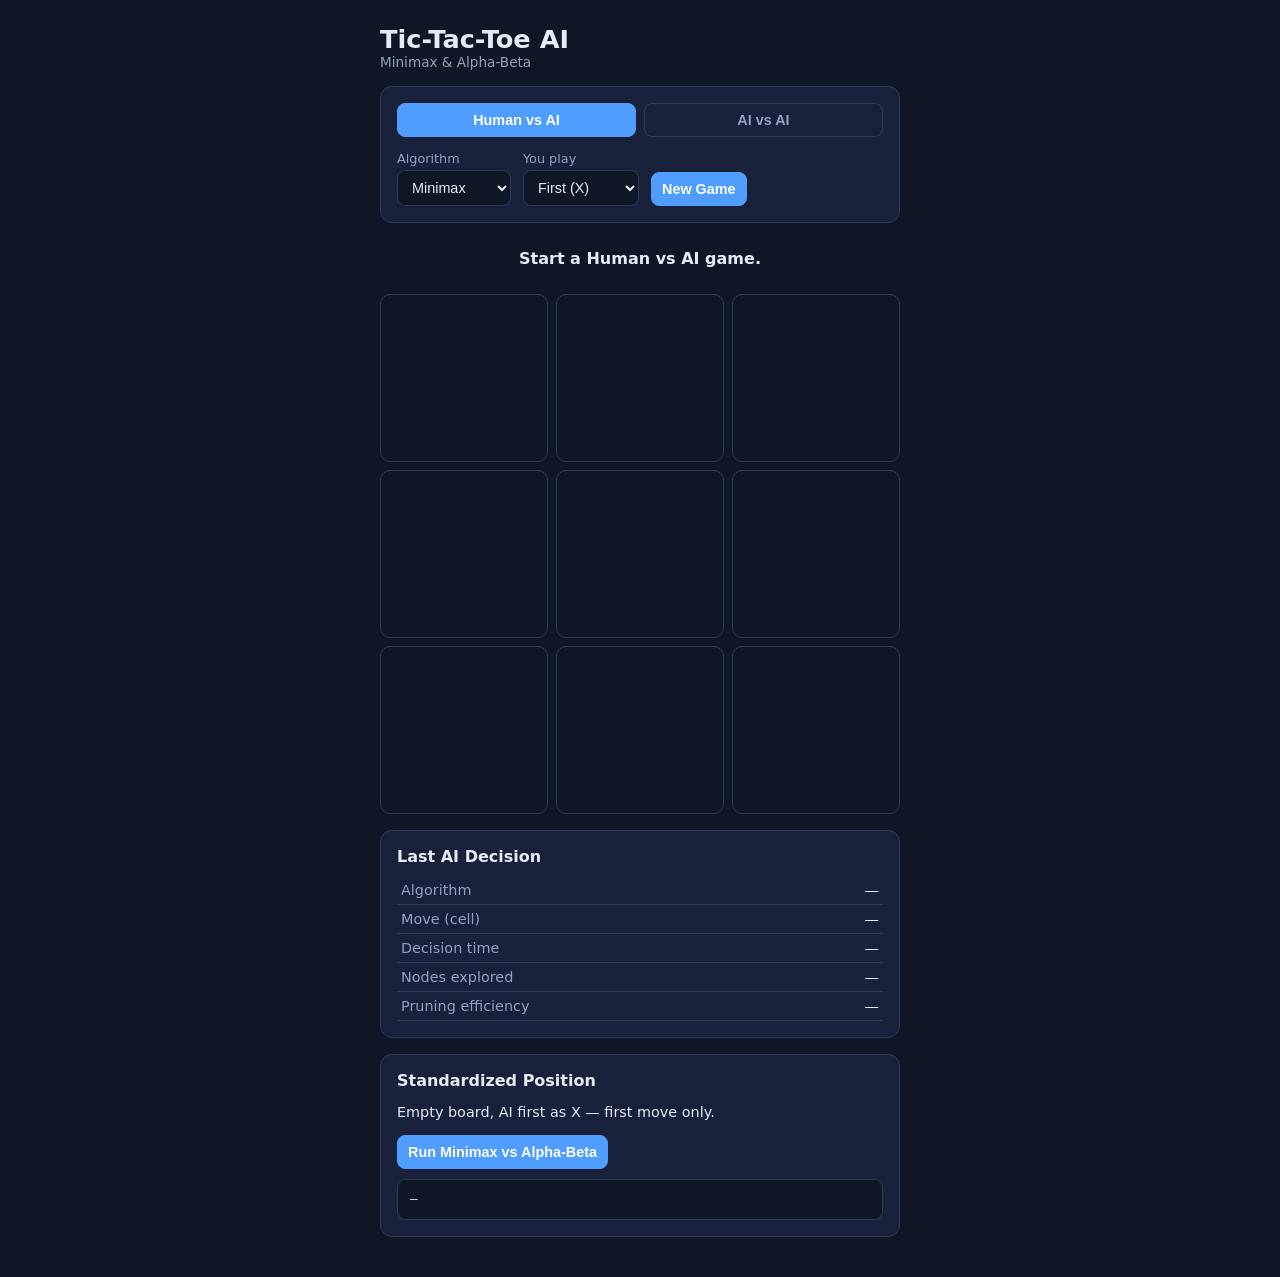
==== src/module_b/index.html @ 5b1d6a49 "Module B: logic, UI, and tests" ====
<!DOCTYPE html>
<html lang="en">
<head>
  <meta charset="UTF-8">
  <meta name="viewport" content="width=device-width, initial-scale=1.0">
  <title>Module B — Tic-Tac-Toe AI</title>
  <link rel="stylesheet" href="styles.css">
</head>
<body>
  <main class="module-b">
    <h1>Tic-Tac-Toe AI <span class="subtitle">Minimax &amp; Alpha-Beta</span></h1>

    <section class="controls">
      <div class="mode-tabs">
        <button class="tab active" data-mode="human">Human vs AI</button>
        <button class="tab" data-mode="ai">AI vs AI</button>
      </div>

      <div class="mode-panel" id="human-panel">
        <label>Algorithm
          <select id="human-algorithm">
            <option value="minimax">Minimax</option>
            <option value="alphabeta">Alpha-Beta</option>
          </select>
        </label>
        <label>You play
          <select id="human-order">
            <option value="first">First (X)</option>
            <option value="second">Second (O)</option>
          </select>
        </label>
        <button id="human-start">New Game</button>
      </div>

      <div class="mode-panel hidden" id="ai-panel">
        <label>X uses
          <select id="ai-x-algorithm">
            <option value="minimax">Minimax</option>
            <option value="alphabeta">Alpha-Beta</option>
          </select>
        </label>
        <label>O uses
          <select id="ai-o-algorithm">
            <option value="alphabeta">Alpha-Beta</option>
            <option value="minimax">Minimax</option>
          </select>
        </label>
        <button id="ai-start">Auto-Play</button>
      </div>
    </section>

    <div class="status" id="status">Pick a mode and start a game.</div>

    <div class="board" id="board">
      <button class="cell" data-index="0"></button>
      <button class="cell" data-index="1"></button>
      <button class="cell" data-index="2"></button>
      <button class="cell" data-index="3"></button>
      <button class="cell" data-index="4"></button>
      <button class="cell" data-index="5"></button>
      <button class="cell" data-index="6"></button>
      <button class="cell" data-index="7"></button>
      <button class="cell" data-index="8"></button>
    </div>

    <section class="metrics">
      <h2>Last AI Decision</h2>
      <table>
        <tbody>
          <tr><td>Algorithm</td><td id="m-algorithm">—</td></tr>
          <tr><td>Move (cell)</td><td id="m-move">—</td></tr>
          <tr><td>Decision time</td><td id="m-time">—</td></tr>
          <tr><td>Nodes explored</td><td id="m-nodes">—</td></tr>
          <tr><td>Pruning efficiency</td><td id="m-pruning">—</td></tr>
        </tbody>
      </table>
    </section>

    <section class="benchmark">
      <h2>Standardized Position</h2>
      <p>Empty board, AI first as X — first move only.</p>
      <button id="run-benchmark">Run Minimax vs Alpha-Beta</button>
      <pre id="benchmark-output">—</pre>
    </section>
  </main>

  <script src="game-logic.js"></script>
  <script src="ui.js"></script>
</body>
</html>
---- src/module_b/styles.css ----
:root {
  --line: #2b3a55;
  --bg: #0f1626;
  --panel: #18203a;
  --accent: #4f9dff;
  --x: #4f9dff;
  --o: #ff7a59;
  --text: #e6ecf7;
  --muted: #93a1bf;
  --win: #34d399;
}

* { box-sizing: border-box; }

body {
  margin: 0;
  font-family: system-ui, -apple-system, Segoe UI, Roboto, sans-serif;
  background: var(--bg);
  color: var(--text);
  display: flex;
  justify-content: center;
  padding: 24px;
}

.module-b {
  width: 100%;
  max-width: 520px;
}

h1 {
  font-size: 1.6rem;
  margin: 0 0 16px;
}

.subtitle {
  display: block;
  font-size: 0.85rem;
  color: var(--muted);
  font-weight: 400;
}

.controls,
.metrics,
.benchmark {
  background: var(--panel);
  border: 1px solid var(--line);
  border-radius: 12px;
  padding: 16px;
  margin-bottom: 16px;
}

.mode-tabs {
  display: flex;
  gap: 8px;
  margin-bottom: 14px;
}

.tab {
  flex: 1;
  padding: 8px;
  background: transparent;
  border: 1px solid var(--line);
  color: var(--muted);
  border-radius: 8px;
  cursor: pointer;
}

.tab.active {
  background: var(--accent);
  border-color: var(--accent);
  color: #fff;
}

.mode-panel {
  display: flex;
  flex-wrap: wrap;
  gap: 12px;
  align-items: end;
}

.mode-panel.hidden { display: none; }

label {
  display: flex;
  flex-direction: column;
  gap: 4px;
  font-size: 0.8rem;
  color: var(--muted);
}

select,
button {
  font-size: 0.9rem;
  padding: 8px 10px;
  border-radius: 8px;
  border: 1px solid var(--line);
  background: var(--bg);
  color: var(--text);
  cursor: pointer;
}

button {
  background: var(--accent);
  border-color: var(--accent);
  color: #fff;
  font-weight: 600;
}

button:disabled {
  opacity: 0.5;
  cursor: not-allowed;
}

.status {
  text-align: center;
  padding: 10px;
  margin-bottom: 16px;
  font-weight: 600;
  min-height: 1.2em;
}

.board {
  display: grid;
  grid-template-columns: repeat(3, 1fr);
  gap: 8px;
  margin-bottom: 16px;
}

.cell {
  aspect-ratio: 1;
  font-size: 2.6rem;
  font-weight: 700;
  background: var(--bg);
  border: 1px solid var(--line);
  border-radius: 10px;
  display: flex;
  align-items: center;
  justify-content: center;
  color: var(--text);
}

.cell[data-player="X"] { color: var(--x); }
.cell[data-player="O"] { color: var(--o); }

.cell.win {
  border-color: var(--win);
  box-shadow: 0 0 0 2px var(--win) inset;
}

.cell.last {
  border-color: var(--accent);
}

.metrics table,
.benchmark { font-size: 0.9rem; }

.metrics table {
  width: 100%;
  border-collapse: collapse;
}

.metrics td {
  padding: 6px 4px;
  border-bottom: 1px solid var(--line);
}

.metrics td:first-child { color: var(--muted); }
.metrics td:last-child { text-align: right; font-variant-numeric: tabular-nums; }

h2 {
  font-size: 1rem;
  margin: 0 0 10px;
}

pre {
  background: var(--bg);
  border: 1px solid var(--line);
  border-radius: 8px;
  padding: 12px;
  overflow-x: auto;
  font-size: 0.8rem;
  white-space: pre-wrap;
  margin: 10px 0 0;
}
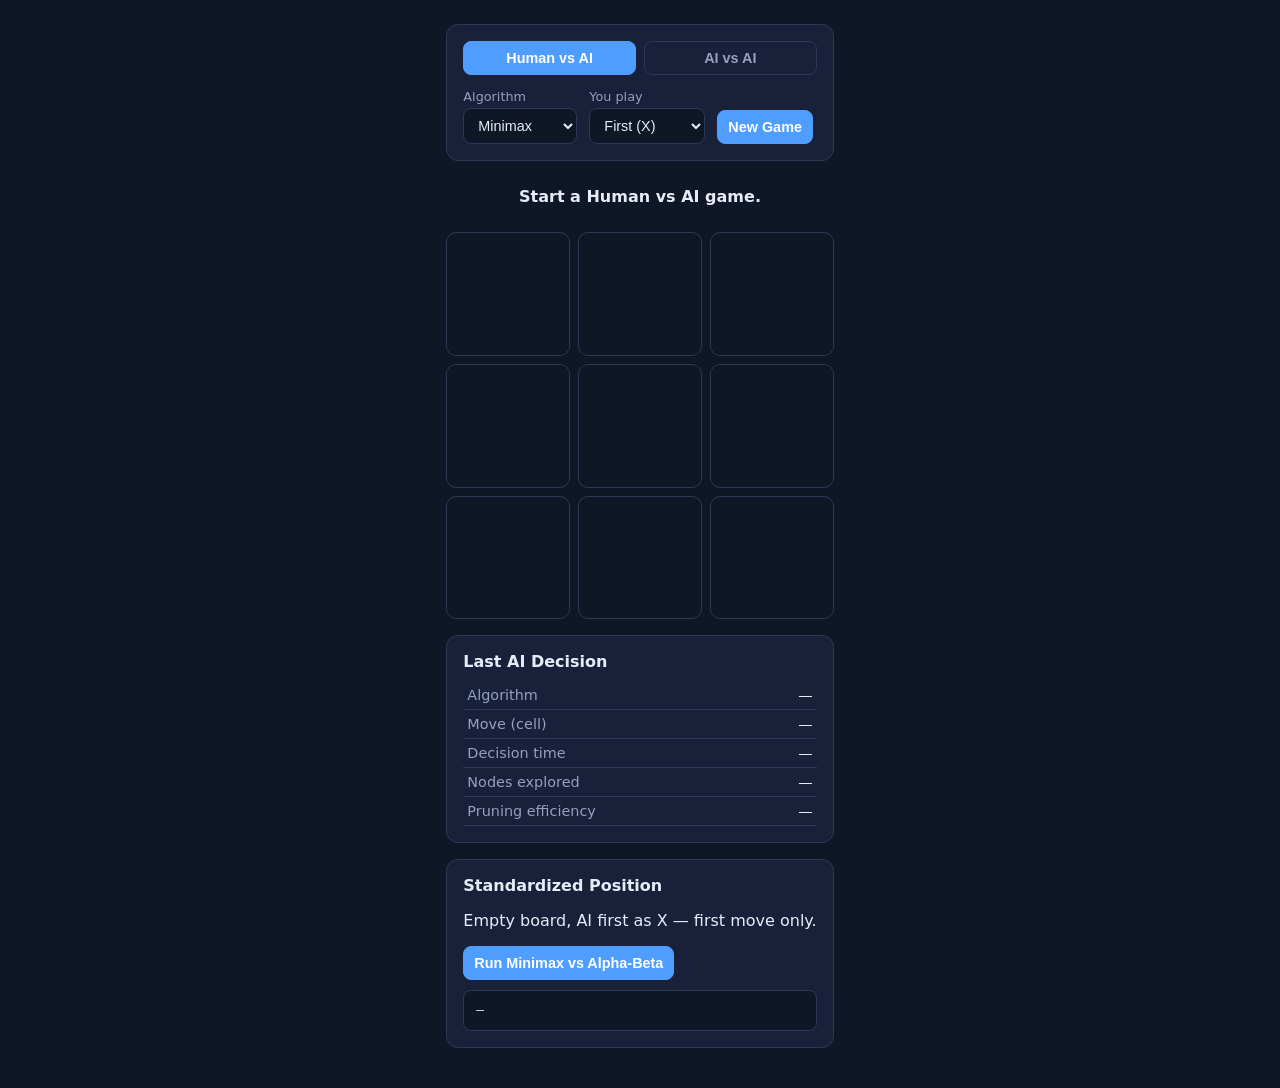
==== commit 90fc4ee8: "Module B: convert to ES modules and wire to dashboard" ====
--- a/src/module_b/index.html
+++ b/src/module_b/index.html
@@ -4,87 +4,21 @@
   <meta charset="UTF-8">
   <meta name="viewport" content="width=device-width, initial-scale=1.0">
   <title>Module B — Tic-Tac-Toe AI</title>
-  <link rel="stylesheet" href="styles.css">
+  <style>
+    body {
+      margin: 0;
+      padding: 24px;
+      background: #0f1626;
+      display: flex;
+      justify-content: center;
+    }
+  </style>
 </head>
 <body>
-  <main class="module-b">
-    <h1>Tic-Tac-Toe AI <span class="subtitle">Minimax &amp; Alpha-Beta</span></h1>
-
-    <section class="controls">
-      <div class="mode-tabs">
-        <button class="tab active" data-mode="human">Human vs AI</button>
-        <button class="tab" data-mode="ai">AI vs AI</button>
-      </div>
-
-      <div class="mode-panel" id="human-panel">
-        <label>Algorithm
-          <select id="human-algorithm">
-            <option value="minimax">Minimax</option>
-            <option value="alphabeta">Alpha-Beta</option>
-          </select>
-        </label>
-        <label>You play
-          <select id="human-order">
-            <option value="first">First (X)</option>
-            <option value="second">Second (O)</option>
-          </select>
-        </label>
-        <button id="human-start">New Game</button>
-      </div>
-
-      <div class="mode-panel hidden" id="ai-panel">
-        <label>X uses
-          <select id="ai-x-algorithm">
-            <option value="minimax">Minimax</option>
-            <option value="alphabeta">Alpha-Beta</option>
-          </select>
-        </label>
-        <label>O uses
-          <select id="ai-o-algorithm">
-            <option value="alphabeta">Alpha-Beta</option>
-            <option value="minimax">Minimax</option>
-          </select>
-        </label>
-        <button id="ai-start">Auto-Play</button>
-      </div>
-    </section>
-
-    <div class="status" id="status">Pick a mode and start a game.</div>
-
-    <div class="board" id="board">
-      <button class="cell" data-index="0"></button>
-      <button class="cell" data-index="1"></button>
-      <button class="cell" data-index="2"></button>
-      <button class="cell" data-index="3"></button>
-      <button class="cell" data-index="4"></button>
-      <button class="cell" data-index="5"></button>
-      <button class="cell" data-index="6"></button>
-      <button class="cell" data-index="7"></button>
-      <button class="cell" data-index="8"></button>
-    </div>
-
-    <section class="metrics">
-      <h2>Last AI Decision</h2>
-      <table>
-        <tbody>
-          <tr><td>Algorithm</td><td id="m-algorithm">—</td></tr>
-          <tr><td>Move (cell)</td><td id="m-move">—</td></tr>
-          <tr><td>Decision time</td><td id="m-time">—</td></tr>
-          <tr><td>Nodes explored</td><td id="m-nodes">—</td></tr>
-          <tr><td>Pruning efficiency</td><td id="m-pruning">—</td></tr>
-        </tbody>
-      </table>
-    </section>
-
-    <section class="benchmark">
-      <h2>Standardized Position</h2>
-      <p>Empty board, AI first as X — first move only.</p>
-      <button id="run-benchmark">Run Minimax vs Alpha-Beta</button>
-      <pre id="benchmark-output">—</pre>
-    </section>
-  </main>
-
-  <script src="game-logic.js"></script>
-  <script src="ui.js"></script>
+  <div id="ticTacToeRoot"></div>
+  <script type="module">
+    import { initTicTacToeUI } from './ui.js';
+    initTicTacToeUI();
+  </script>
 </body>
 </html>
